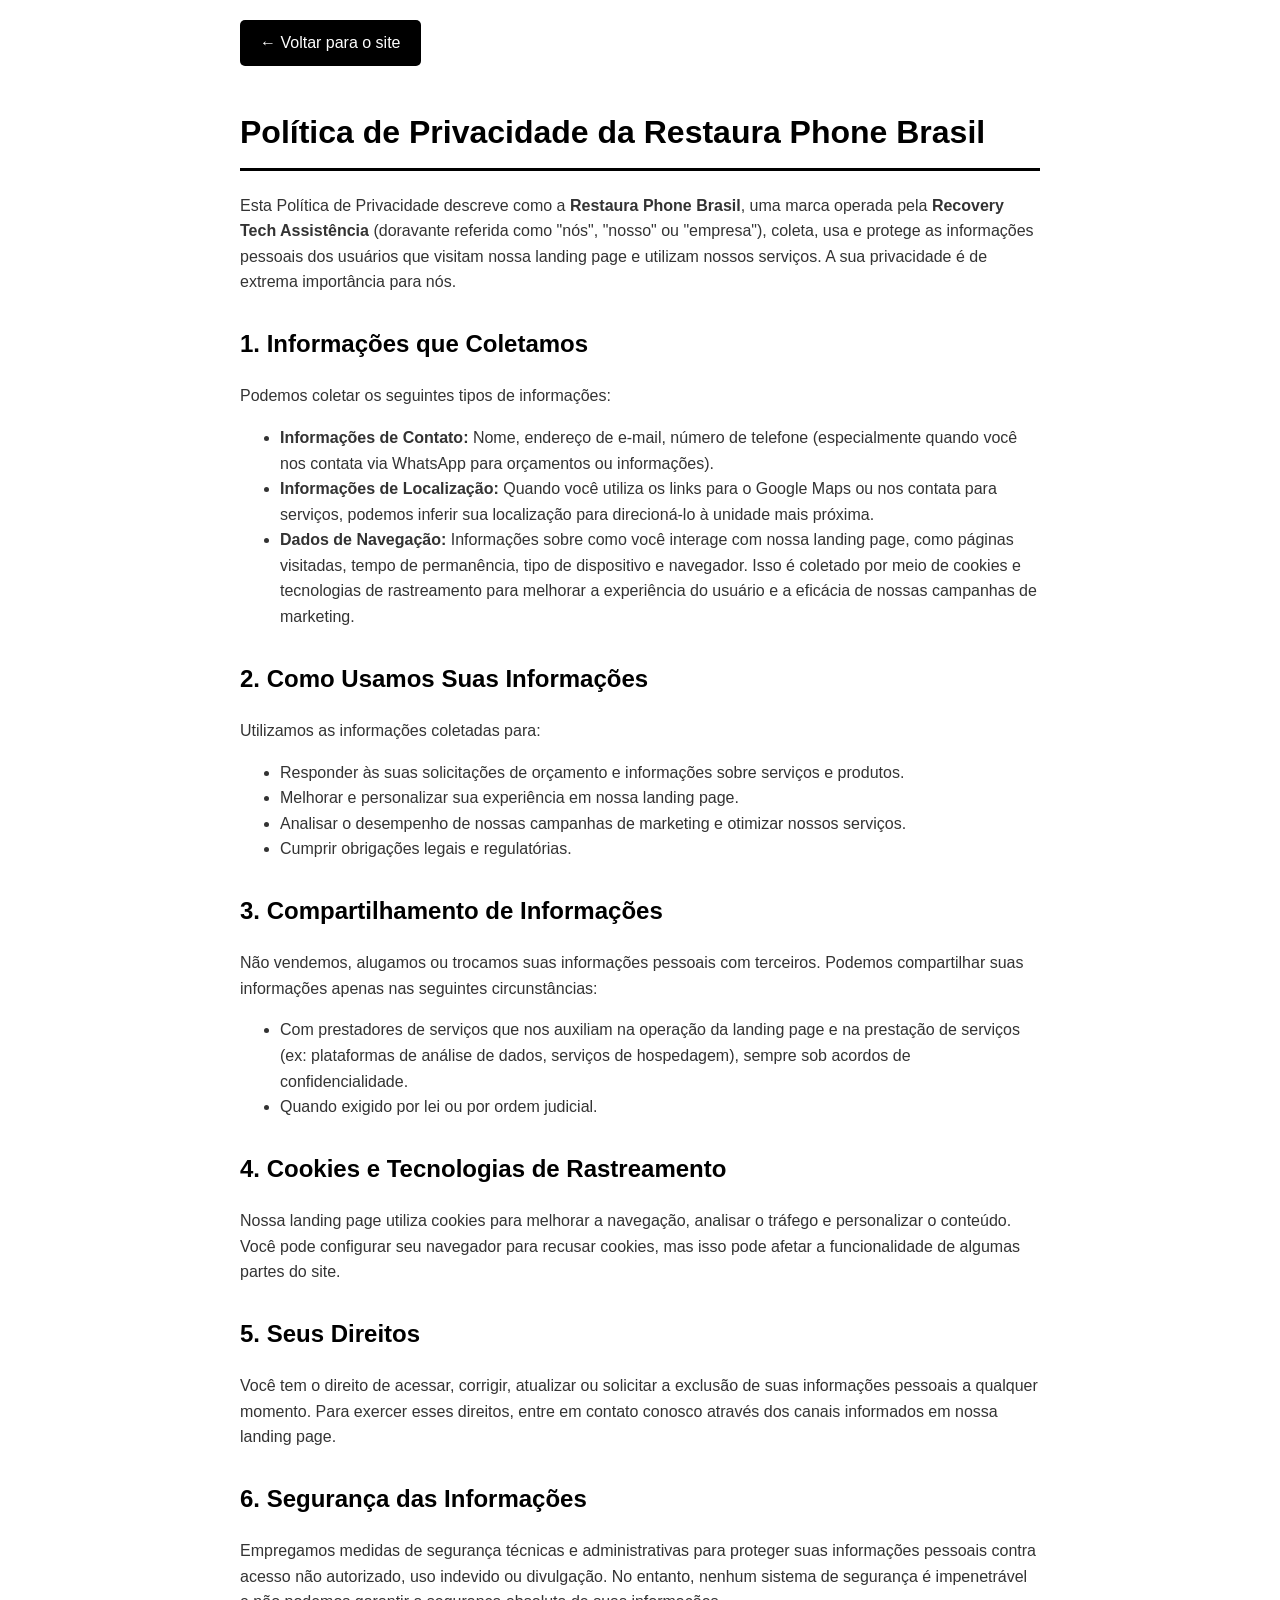
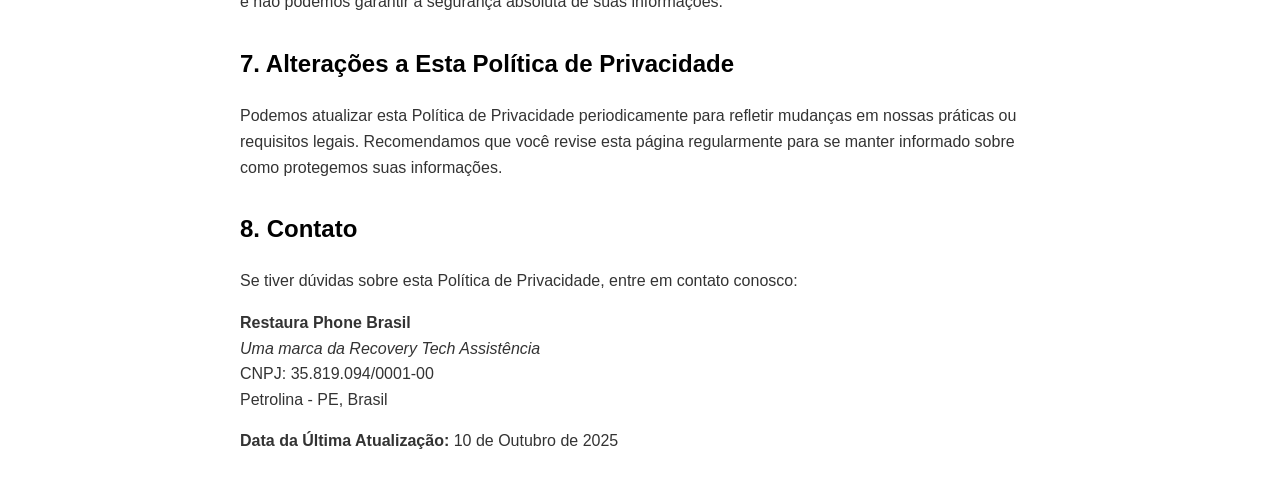
==== politica-privacidade.html @ 5a116596 "Initial commit" ====
<!DOCTYPE html>
<html lang="pt-BR">
<head>
    <meta charset="UTF-8">
    <meta name="viewport" content="width=device-width, initial-scale=1.0">
    <title>Política de Privacidade - Restaura Phone Brasil</title>
    <style>
        body {
            font-family: -apple-system, BlinkMacSystemFont, 'Segoe UI', Roboto, Oxygen, Ubuntu, Cantarell, sans-serif;
            line-height: 1.6;
            max-width: 800px;
            margin: 0 auto;
            padding: 20px;
            color: #333;
        }
        h1 {
            color: #000;
            border-bottom: 3px solid #000;
            padding-bottom: 10px;
        }
        h2 {
            color: #000;
            margin-top: 30px;
        }
        a {
            color: #000;
            text-decoration: underline;
        }
        .back-link {
            display: inline-block;
            margin-bottom: 20px;
            padding: 10px 20px;
            background: #000;
            color: #fff;
            text-decoration: none;
            border-radius: 5px;
        }
        .back-link:hover {
            background: #333;
        }
    </style>
</head>
<body>
    <a href="/" class="back-link">← Voltar para o site</a>
    
    <h1>Política de Privacidade da Restaura Phone Brasil</h1>

    <p>Esta Política de Privacidade descreve como a <strong>Restaura Phone Brasil</strong>, uma marca operada pela <strong>Recovery Tech Assistência</strong> (doravante referida como "nós", "nosso" ou "empresa"), coleta, usa e protege as informações pessoais dos usuários que visitam nossa landing page e utilizam nossos serviços. A sua privacidade é de extrema importância para nós.</p>

    <h2>1. Informações que Coletamos</h2>
    <p>Podemos coletar os seguintes tipos de informações:</p>
    <ul>
        <li><strong>Informações de Contato:</strong> Nome, endereço de e-mail, número de telefone (especialmente quando você nos contata via WhatsApp para orçamentos ou informações).</li>
        <li><strong>Informações de Localização:</strong> Quando você utiliza os links para o Google Maps ou nos contata para serviços, podemos inferir sua localização para direcioná-lo à unidade mais próxima.</li>
        <li><strong>Dados de Navegação:</strong> Informações sobre como você interage com nossa landing page, como páginas visitadas, tempo de permanência, tipo de dispositivo e navegador. Isso é coletado por meio de cookies e tecnologias de rastreamento para melhorar a experiência do usuário e a eficácia de nossas campanhas de marketing.</li>
    </ul>

    <h2>2. Como Usamos Suas Informações</h2>
    <p>Utilizamos as informações coletadas para:</p>
    <ul>
        <li>Responder às suas solicitações de orçamento e informações sobre serviços e produtos.</li>
        <li>Melhorar e personalizar sua experiência em nossa landing page.</li>
        <li>Analisar o desempenho de nossas campanhas de marketing e otimizar nossos serviços.</li>
        <li>Cumprir obrigações legais e regulatórias.</li>
    </ul>

    <h2>3. Compartilhamento de Informações</h2>
    <p>Não vendemos, alugamos ou trocamos suas informações pessoais com terceiros. Podemos compartilhar suas informações apenas nas seguintes circunstâncias:</p>
    <ul>
        <li>Com prestadores de serviços que nos auxiliam na operação da landing page e na prestação de serviços (ex: plataformas de análise de dados, serviços de hospedagem), sempre sob acordos de confidencialidade.</li>
        <li>Quando exigido por lei ou por ordem judicial.</li>
    </ul>

    <h2>4. Cookies e Tecnologias de Rastreamento</h2>
    <p>Nossa landing page utiliza cookies para melhorar a navegação, analisar o tráfego e personalizar o conteúdo. Você pode configurar seu navegador para recusar cookies, mas isso pode afetar a funcionalidade de algumas partes do site.</p>

    <h2>5. Seus Direitos</h2>
    <p>Você tem o direito de acessar, corrigir, atualizar ou solicitar a exclusão de suas informações pessoais a qualquer momento. Para exercer esses direitos, entre em contato conosco através dos canais informados em nossa landing page.</p>

    <h2>6. Segurança das Informações</h2>
    <p>Empregamos medidas de segurança técnicas e administrativas para proteger suas informações pessoais contra acesso não autorizado, uso indevido ou divulgação. No entanto, nenhum sistema de segurança é impenetrável e não podemos garantir a segurança absoluta de suas informações.</p>

    <h2>7. Alterações a Esta Política de Privacidade</h2>
    <p>Podemos atualizar esta Política de Privacidade periodicamente para refletir mudanças em nossas práticas ou requisitos legais. Recomendamos que você revise esta página regularmente para se manter informado sobre como protegemos suas informações.</p>

    <h2>8. Contato</h2>
    <p>Se tiver dúvidas sobre esta Política de Privacidade, entre em contato conosco:</p>
    <p>
        <strong>Restaura Phone Brasil</strong><br>
        <em>Uma marca da Recovery Tech Assistência</em><br>
        CNPJ: 35.819.094/0001-00<br>
        Petrolina - PE, Brasil
    </p>

    <p><strong>Data da Última Atualização:</strong> 10 de Outubro de 2025</p>
</body>
</html>
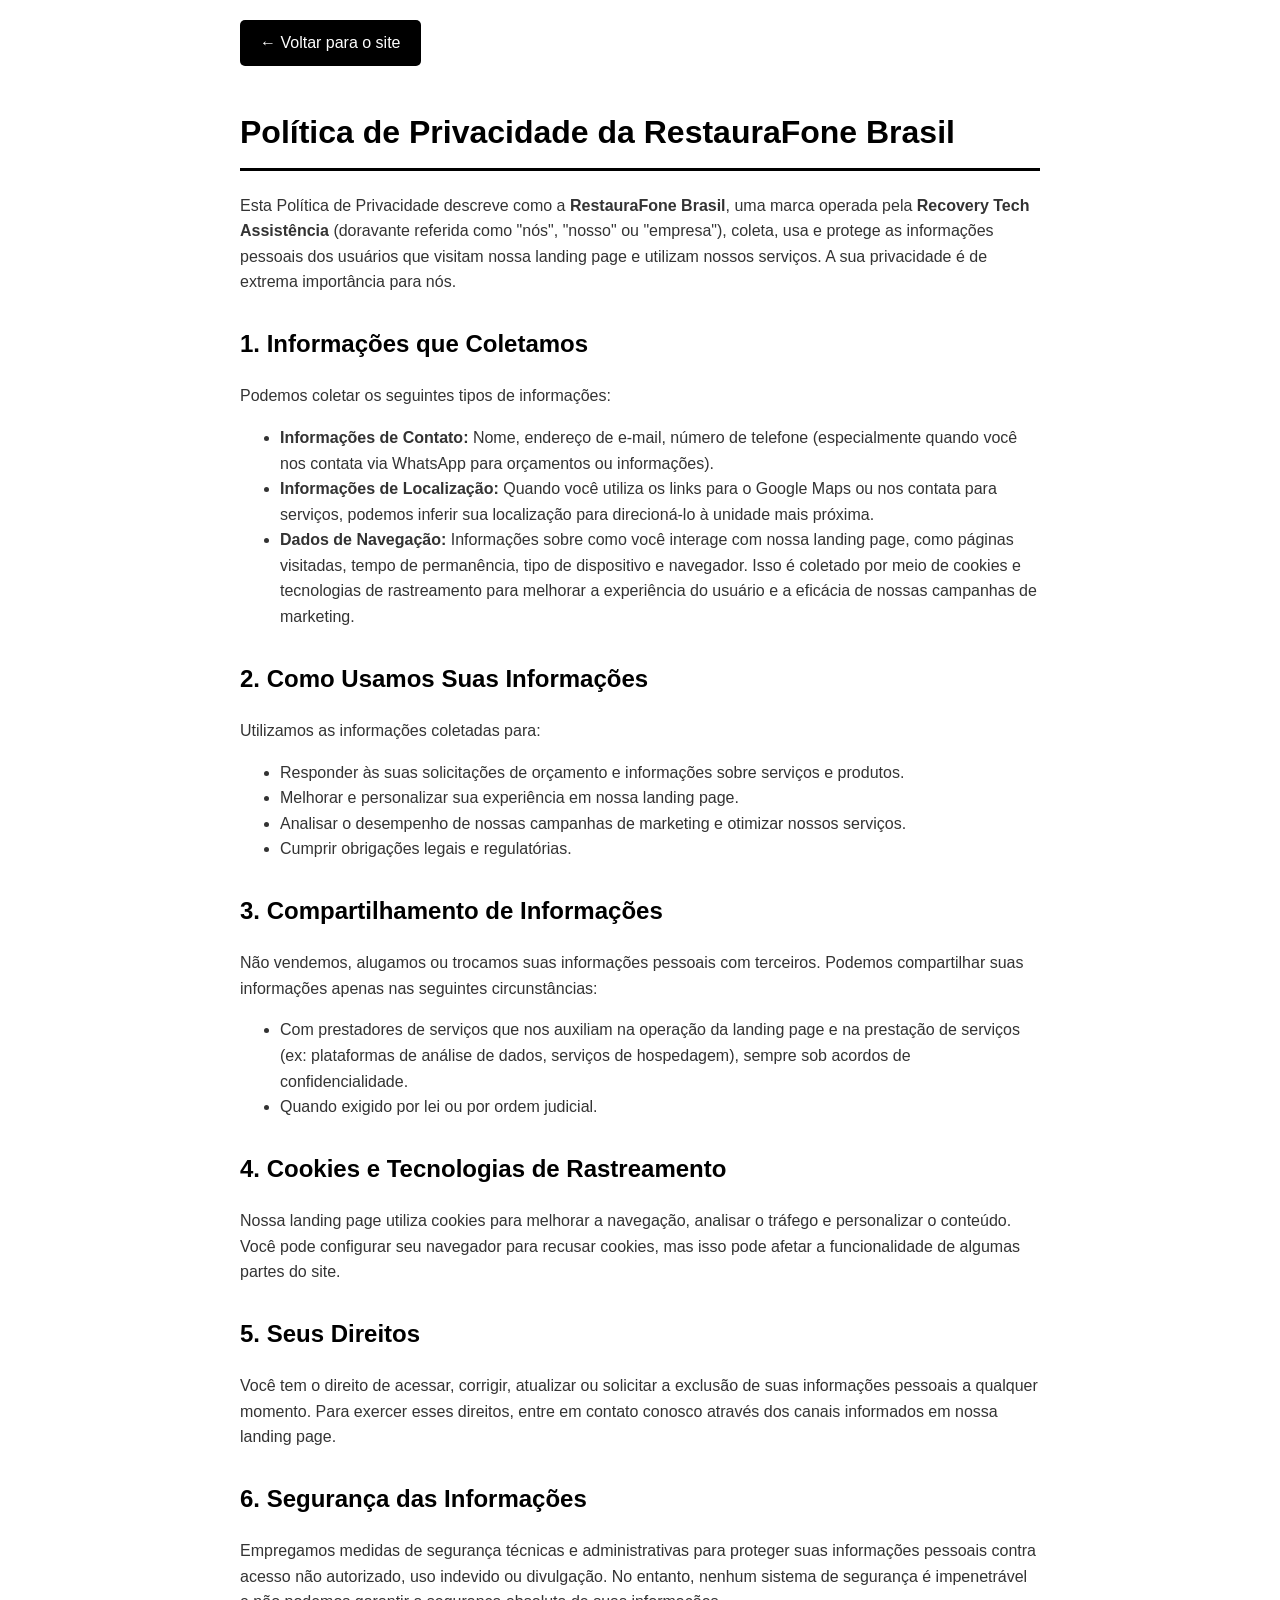
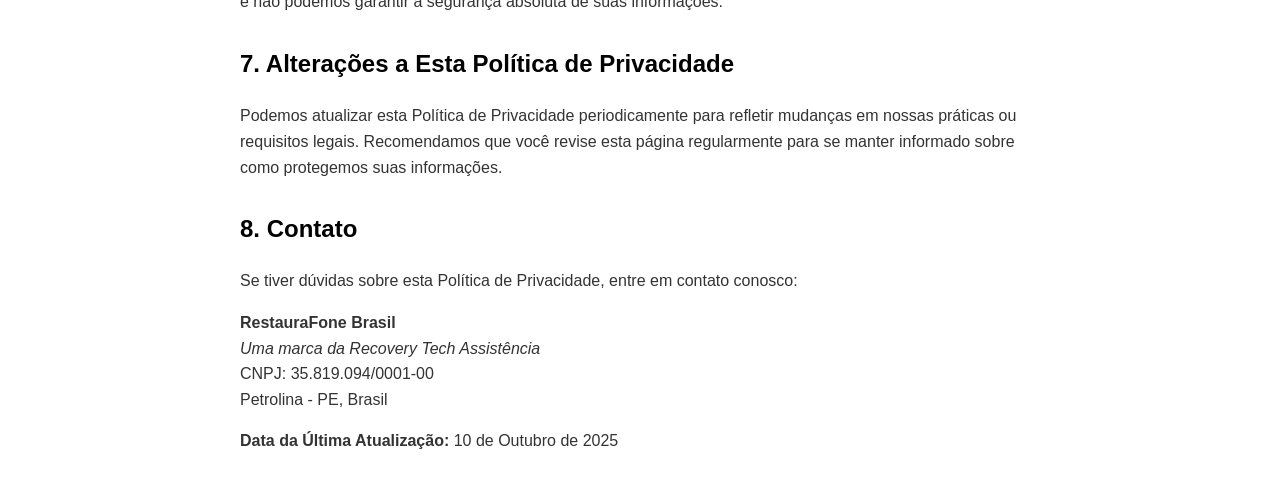
==== commit cd294d4e: "feat: atualiza site completo com novos funis de qualificacao, loja vila eulalia principal e config n" ====
--- a/politica-privacidade.html
+++ b/politica-privacidade.html
@@ -3,7 +3,7 @@
 <head>
     <meta charset="UTF-8">
     <meta name="viewport" content="width=device-width, initial-scale=1.0">
-    <title>Política de Privacidade - Restaura Phone Brasil</title>
+    <title>Política de Privacidade - RestauraFone Brasil</title>
     <style>
         body {
             font-family: -apple-system, BlinkMacSystemFont, 'Segoe UI', Roboto, Oxygen, Ubuntu, Cantarell, sans-serif;
@@ -43,9 +43,9 @@
 <body>
     <a href="/" class="back-link">← Voltar para o site</a>
     
-    <h1>Política de Privacidade da Restaura Phone Brasil</h1>
+    <h1>Política de Privacidade da RestauraFone Brasil</h1>
 
-    <p>Esta Política de Privacidade descreve como a <strong>Restaura Phone Brasil</strong>, uma marca operada pela <strong>Recovery Tech Assistência</strong> (doravante referida como "nós", "nosso" ou "empresa"), coleta, usa e protege as informações pessoais dos usuários que visitam nossa landing page e utilizam nossos serviços. A sua privacidade é de extrema importância para nós.</p>
+    <p>Esta Política de Privacidade descreve como a <strong>RestauraFone Brasil</strong>, uma marca operada pela <strong>Recovery Tech Assistência</strong> (doravante referida como "nós", "nosso" ou "empresa"), coleta, usa e protege as informações pessoais dos usuários que visitam nossa landing page e utilizam nossos serviços. A sua privacidade é de extrema importância para nós.</p>
 
     <h2>1. Informações que Coletamos</h2>
     <p>Podemos coletar os seguintes tipos de informações:</p>
@@ -86,7 +86,7 @@
     <h2>8. Contato</h2>
     <p>Se tiver dúvidas sobre esta Política de Privacidade, entre em contato conosco:</p>
     <p>
-        <strong>Restaura Phone Brasil</strong><br>
+        <strong>RestauraFone Brasil</strong><br>
         <em>Uma marca da Recovery Tech Assistência</em><br>
         CNPJ: 35.819.094/0001-00<br>
         Petrolina - PE, Brasil
